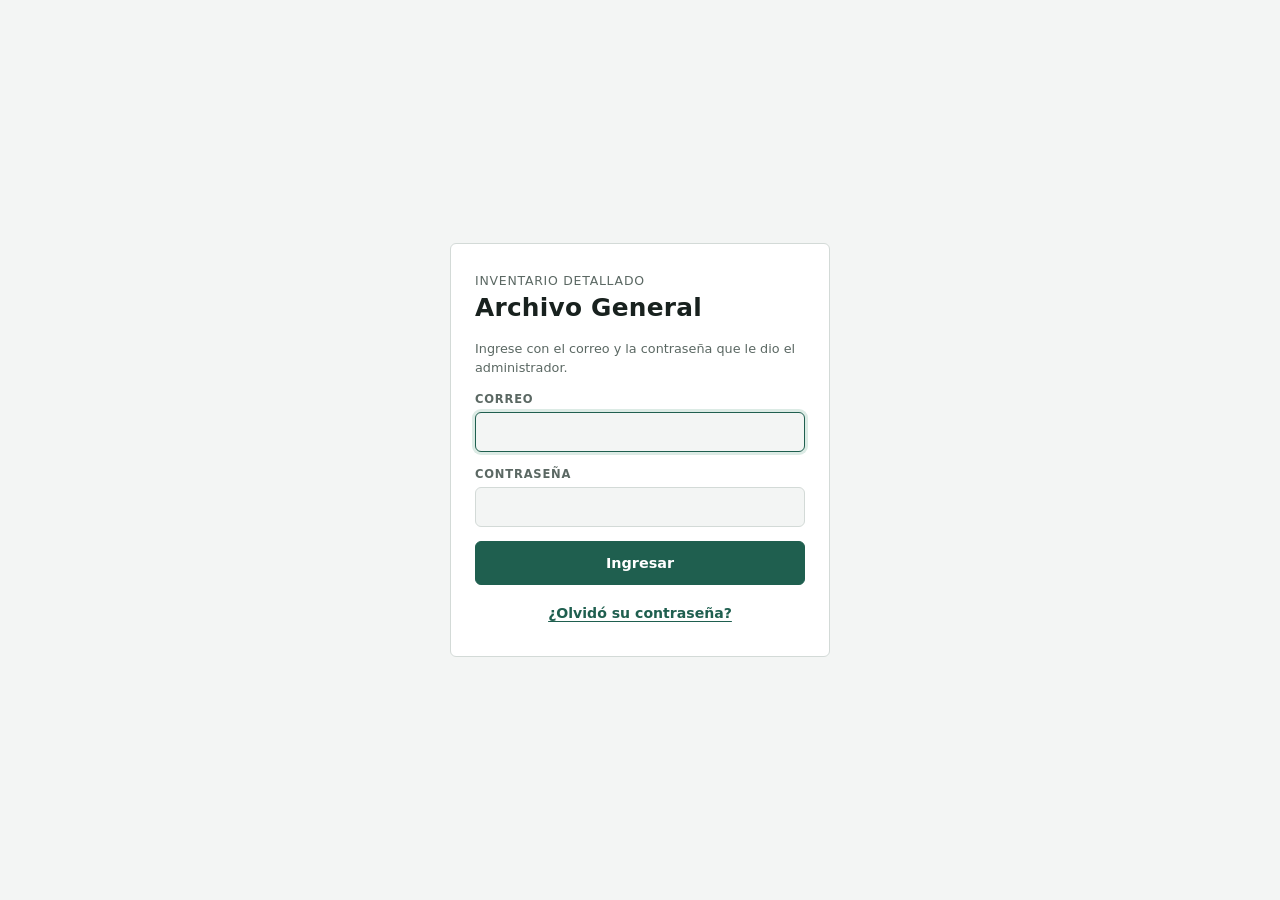
==== docs/index.html @ bd72af42 "Contraseñas sin correo: restablecer la de un compañero desde la app - Botón "Cuenta": cambiar mi con" ====
<!doctype html>
<html lang="es">
<head>
<meta charset="utf-8">
<meta name="viewport" content="width=device-width, initial-scale=1">
<!-- Seguridad: solo se ejecuta código de esta misma página y solo se conecta a Supabase -->
<meta http-equiv="Content-Security-Policy" content="default-src 'self'; script-src 'self'; style-src 'self' https://fonts.googleapis.com; font-src https://fonts.gstatic.com; connect-src 'self' https://*.supabase.co wss://*.supabase.co; img-src 'self' data:; manifest-src 'self'; worker-src 'self'; base-uri 'self'; form-action 'self'">
<meta name="referrer" content="strict-origin-when-cross-origin">
<title>Inventario Archivo General</title>
<meta name="description" content="Buscador del inventario del Archivo General: estante, nivel y bloque de cada archivo.">
<meta name="theme-color" content="#1f5f4f">
<link rel="manifest" href="manifest.webmanifest">
<link rel="icon" href="iconos/icono-192.png" type="image/png">
<link rel="apple-touch-icon" href="iconos/apple-touch-icon.png">
<meta name="apple-mobile-web-app-title" content="Archivo">
<link rel="preconnect" href="https://fonts.googleapis.com">
<link rel="preconnect" href="https://fonts.gstatic.com" crossorigin>
<link rel="stylesheet" href="https://fonts.googleapis.com/css2?family=Archivo:wght@400;500;600;700&family=Archivo+Narrow:wght@500;600;700&family=IBM+Plex+Mono:wght@500;600&display=swap">
<link rel="stylesheet" href="estilos.css">
</head>
<body>

<!-- Pantallas sin sesión: ingresar y crear contraseña propia (después de una temporal) -->
<section class="login" id="loginView" hidden>
  <form class="login-card" id="loginForm" novalidate>
    <h1><small>Inventario detallado</small>Archivo General</h1>
    <p class="hint">Ingrese con el correo y la contraseña que le dio el administrador.</p>
    <div class="field"><label for="lCorreo">Correo</label><input id="lCorreo" type="email" autocomplete="username" required></div>
    <div class="field"><label for="lClave">Contraseña</label><input id="lClave" type="password" autocomplete="current-password" required></div>
    <p class="formerr" id="loginErr" hidden></p>
    <button class="btn primary" type="submit" id="loginBtn">Ingresar</button>
    <button class="linkbtn" type="button" id="olvidoLink" aria-controls="olvidoHint" aria-expanded="false">¿Olvidó su contraseña?</button>
    <p class="hint" id="olvidoHint" hidden>Pídale a un compañero que entre a la app y use <b>Cuenta → Restablecer contraseña de un compañero</b>. Le dará una contraseña temporal; al entrar con ella, la app le pedirá crear una propia.</p>
  </form>

  <form class="login-card" id="nuevaForm" novalidate hidden>
    <h1><small>Inventario detallado</small>Archivo General</h1>
    <h2>Cree su contraseña</h2>
    <p class="hint" id="nuevaHint">Entró con una contraseña temporal. Cree una propia de al menos 8 caracteres para continuar.</p>
    <div class="field"><label for="nClave">Contraseña nueva</label><input id="nClave" type="password" autocomplete="new-password" required></div>
    <div class="field"><label for="nClave2">Repita la contraseña</label><input id="nClave2" type="password" autocomplete="new-password" required></div>
    <p class="formerr" id="nuevaErr" hidden></p>
    <button class="btn primary" type="submit" id="nuevaBtn">Guardar contraseña</button>
    <button class="linkbtn" type="button" id="nuevaSalir">Salir</button>
  </form>
</section>

<div id="appView" hidden>
<header class="top">
  <div class="wrap">
    <div class="titlebar">
      <h1><small>Inventario detallado</small>Archivo General</h1>
      <div class="actions">
        <span class="who" id="who"></span>
        <button class="btn" id="cuentaBtn" type="button">Cuenta</button>
        <button class="btn" id="logoutBtn" type="button">Salir</button>
        <button class="btn primary" id="addBtn" type="button">+ Agregar archivo</button>
      </div>
    </div>
    <div class="filters" role="search">
      <div class="field"><label for="fArea">Categoría (área)</label><select id="fArea"><option value="">Todas</option></select></div>
      <div class="field"><label for="fAnio">Año</label><select id="fAnio"><option value="">Todos</option></select></div>
      <div class="field"><label for="fTipo">Tipo / contenido</label><input id="fTipo" list="dlTipo" placeholder="Ej. caja chica" autocomplete="off"></div>
      <div class="field"><label for="fCont">Contenido específico</label><input id="fCont" placeholder="Ej. marzo, renuncias…" autocomplete="off"></div>
      <button class="btn clear" id="clearBtn" type="button">Limpiar</button>
    </div>
    <div class="shelves" id="shelves"><span class="lbl">Estante</span></div>
  </div>
</header>

<main>
  <div class="wrap">
    <div class="summary">
      <p id="count">Cargando inventario…</p>
      <span class="status" id="status" aria-live="polite"></span>
    </div>
    <div class="list" id="list"></div>
    <div class="more" id="moreWrap" hidden><button class="btn" id="moreBtn" type="button">Mostrar más</button></div>
  </div>
</main>
</div>

<div class="scrim" id="scrim" hidden></div>
<aside class="sheet" id="sheet" hidden aria-labelledby="sheetTitle" role="dialog">
  <header>
    <h2 id="sheetTitle">Agregar archivo</h2>
    <button class="btn small" id="closeSheet" type="button">Cerrar</button>
  </header>
  <form id="addForm" novalidate>
    <p class="hint">Indique dónde quedará guardado y qué contiene.</p>
    <div class="grid3">
      <div class="field"><label for="aEstante">Estante *</label><input id="aEstante" list="dlEstante" inputmode="numeric" required></div>
      <div class="field"><label for="aNivel">Nivel *</label><input id="aNivel" list="dlNivel" placeholder="2 FRONTAL" required></div>
      <div class="field"><label for="aBloque">Bloque *</label><input id="aBloque" list="dlBloque" placeholder="A" required></div>
    </div>
    <div class="field"><label for="aAnio">Año</label><input id="aAnio" list="dlAnio" placeholder="2025, 2020-2022 o General"></div>
    <div class="field"><label for="aTipo">Tipo / contenido *</label><input id="aTipo" list="dlTipo" required></div>
    <div class="field"><label for="aCont">Contenido específico</label><input id="aCont" placeholder="Ej. Enero a abril"></div>
    <div class="field"><label for="aArea">Área *</label><input id="aArea" list="dlArea" required></div>
    <p class="formerr" id="formErr" hidden></p>
    <div class="formfoot">
      <button class="btn" type="button" id="cancelAdd">Cancelar</button>
      <button class="btn primary" type="submit" id="submitBtn">Guardar archivo</button>
    </div>
  </form>
</aside>

<!-- Cuenta: cambiar mi contraseña y restablecer la de un compañero -->
<aside class="sheet" id="cuentaSheet" hidden aria-labelledby="cuentaTitle" role="dialog">
  <header>
    <h2 id="cuentaTitle">Cuenta</h2>
    <button class="btn small" id="closeCuenta" type="button">Cerrar</button>
  </header>
  <div class="sheet-body">
    <form id="miClaveForm" class="bloque-form" novalidate>
      <h3>Cambiar mi contraseña</h3>
      <p class="hint" id="miCorreo"></p>
      <div class="field"><label for="mActual">Contraseña actual</label><input id="mActual" type="password" autocomplete="current-password"></div>
      <div class="field"><label for="mNueva">Contraseña nueva</label><input id="mNueva" type="password" autocomplete="new-password"></div>
      <div class="field"><label for="mNueva2">Repita la contraseña nueva</label><input id="mNueva2" type="password" autocomplete="new-password"></div>
      <p class="formerr" id="miClaveErr" hidden></p>
      <p class="formok" id="miClaveOk" hidden></p>
      <div class="formfoot"><button class="btn primary" type="submit" id="miClaveBtn">Cambiar contraseña</button></div>
    </form>

    <form id="compaForm" class="bloque-form" novalidate>
      <h3>Restablecer contraseña de un compañero</h3>
      <p class="hint">Para quien olvidó su contraseña. Se le asigna una temporal; al entrar con ella tendrá que crear una propia. Sus sesiones abiertas se cierran.</p>
      <div class="field"><label for="rUsuario">Compañero</label><select id="rUsuario"><option value="">Cargando…</option></select></div>
      <div class="field"><label for="rClave">Contraseña temporal</label>
        <div class="fila-clave"><input id="rClave" autocomplete="off" spellcheck="false"><button class="btn" type="button" id="rGenerar">Generar otra</button></div>
      </div>
      <p class="formerr" id="compaErr" hidden></p>
      <div class="confirma" id="compaConfirma" hidden>
        <p id="compaPregunta"></p>
        <div class="formfoot"><button class="btn" type="button" id="compaNo">Cancelar</button><button class="btn danger" type="button" id="compaSi">Sí, restablecer</button></div>
      </div>
      <div class="resultado" id="compaOk" hidden>
        <p id="compaOkTexto"></p>
        <p class="clave-temporal"><code id="compaClave"></code><button class="btn small" type="button" id="compaCopiar">Copiar</button></p>
      </div>
      <div class="formfoot" id="compaPie"><button class="btn primary" type="submit" id="compaBtn">Restablecer contraseña</button></div>
    </form>
  </div>
</aside>

<datalist id="dlTipo"></datalist><datalist id="dlArea"></datalist><datalist id="dlNivel"></datalist>
<datalist id="dlBloque"></datalist><datalist id="dlEstante"></datalist><datalist id="dlAnio"></datalist>
<div class="toast" id="toast" hidden></div>

<script src="lib/supabase.js"></script>
<script src="config.js"></script>
<script src="app.js"></script>
</body>
</html>
---- docs/estilos.css ----
/* Layout: sticky search panel on top, shelf strip below it, results as location-first rows; add form in a slide-over sheet. */
:root {
  --bg: #f3f5f4;
  --surface: #ffffff;
  --sunk: #e7ebe9;
  --fg: #18211e;
  --muted: #5b6863;
  --line: #d3dad7;
  --accent: #1f5f4f;
  --accent-fg: #ffffff;
  --accent-soft: #dcebe5;
  --tag: #f2e7c9;
  --tag-fg: #4a3a10;
  --danger: #a3302a;
  --danger-soft: #f6dedb;
  --font-display: "Archivo Narrow", "Arial Narrow", system-ui, sans-serif;
  --font-body: "Archivo", system-ui, -apple-system, "Segoe UI", sans-serif;
  --font-mono: "IBM Plex Mono", ui-monospace, "SFMono-Regular", Menlo, monospace;
  --radius: 6px;
}
@media (prefers-color-scheme: dark) {
  :root:not([data-theme="light"]) {
    --bg: #111715; --surface: #18201d; --sunk: #202a26; --fg: #e4ebe8; --muted: #93a29c;
    --line: #2d3934; --accent: #6cc2a8; --accent-fg: #0d1a16; --accent-soft: #1e3a31;
    --tag: #3b331d; --tag-fg: #f0dfae; --danger: #f08a80; --danger-soft: #3d2120; color-scheme: dark;
  }
}
:root[data-theme="dark"] {
  --bg: #111715; --surface: #18201d; --sunk: #202a26; --fg: #e4ebe8; --muted: #93a29c;
  --line: #2d3934; --accent: #6cc2a8; --accent-fg: #0d1a16; --accent-soft: #1e3a31;
  --tag: #3b331d; --tag-fg: #f0dfae; --danger: #f08a80; --danger-soft: #3d2120; color-scheme: dark;
}
* { box-sizing: border-box; }
[hidden] { display: none !important; }
body { margin: 0; background: var(--bg); color: var(--fg); font-family: var(--font-body); font-size: 15px; line-height: 1.45; }
body::before { content: ""; position: fixed; inset: 0 0 auto; height: env(safe-area-inset-top, 0px); z-index: 10; background: var(--surface); }
.wrap { max-width: 1100px; margin: 0 auto; padding-left: max(16px, env(safe-area-inset-left, 0px)); padding-right: max(16px, env(safe-area-inset-right, 0px)); }
button, input, select { font: inherit; color: inherit; }
button { cursor: pointer; }
:focus-visible { outline: 2px solid var(--accent); outline-offset: 2px; }

header.top { background: var(--surface); border-bottom: 1px solid var(--line); position: sticky; top: env(safe-area-inset-top, 0px); z-index: 5; }
.top .wrap { padding-block: 14px 16px; display: grid; gap: 12px; }
.titlebar { display: flex; align-items: center; justify-content: space-between; gap: 12px; flex-wrap: wrap; }
h1 { font-family: var(--font-display); font-size: 1.55rem; font-weight: 700; letter-spacing: .01em; margin: 0; text-wrap: balance; }
h1 small { display: block; font-family: var(--font-body); font-size: .78rem; font-weight: 500; color: var(--muted); letter-spacing: .06em; text-transform: uppercase; }
.actions { display: flex; gap: 8px; flex-wrap: wrap; }
.btn { border: 1px solid var(--line); background: var(--surface); padding: 8px 14px; border-radius: var(--radius); font-weight: 600; font-size: .9rem; }
.btn:hover { background: var(--sunk); }
.btn.primary { background: var(--accent); color: var(--accent-fg); border-color: var(--accent); }
.btn.primary:hover { filter: brightness(1.08); }
.btn.danger { background: var(--danger); color: var(--surface); border-color: var(--danger); }
.btn.small { padding: 4px 10px; font-size: .82rem; }

.filters { display: grid; grid-template-columns: repeat(4, minmax(0, 1fr)) auto; gap: 10px; align-items: end; }
.field { display: grid; gap: 4px; min-width: 0; }
.field label { font-size: .72rem; font-weight: 600; letter-spacing: .07em; text-transform: uppercase; color: var(--muted); }
.field input, .field select { width: 100%; height: 40px; padding: 0 10px; border: 1px solid var(--line); border-radius: var(--radius); background: var(--bg); min-width: 0; }
.field input:focus, .field select:focus { border-color: var(--accent); outline: none; box-shadow: 0 0 0 3px var(--accent-soft); }

.shelves { display: flex; gap: 6px; flex-wrap: wrap; align-items: center; }
.shelves .lbl { font-size: .72rem; font-weight: 600; letter-spacing: .07em; text-transform: uppercase; color: var(--muted); margin-right: 4px; }
.shelf { border: 1px solid var(--line); background: var(--bg); border-radius: 999px; padding: 3px 11px; font-size: .84rem; font-variant-numeric: tabular-nums; }
.shelf b { font-family: var(--font-mono); font-weight: 600; }
.shelf span { color: var(--muted); margin-left: 4px; }
.shelf[aria-pressed="true"] { background: var(--accent); color: var(--accent-fg); border-color: var(--accent); }
.shelf[aria-pressed="true"] span { color: inherit; opacity: .8; }

main .wrap { padding-block: 16px 48px; }
.summary { display: flex; justify-content: space-between; align-items: baseline; gap: 12px; flex-wrap: wrap; margin-bottom: 10px; }
.summary p { margin: 0; color: var(--muted); }
.summary strong { color: var(--fg); font-variant-numeric: tabular-nums; }
.status { font-size: .84rem; color: var(--muted); }
.status.err { color: var(--danger); }

.list { display: grid; gap: 8px; }
.item { display: grid; grid-template-columns: 17rem minmax(0, 1fr) auto; gap: 16px; align-items: center; background: var(--surface); border: 1px solid var(--line); border-radius: var(--radius); padding: 12px 14px; }
/* Estante y Bloque angostos; Nivel ("1 FRONTAL", "5 TRASERO") toma el resto y, si no cabe, baja de línea en vez de cortarse */
.loc { display: grid; grid-template-columns: 4rem minmax(0, 1fr) 4rem; gap: 6px; }
.loc div { background: var(--tag); color: var(--tag-fg); border-radius: 4px; padding: 4px 8px; text-align: center; min-width: 0; }
.loc small { display: block; font-size: .62rem; font-weight: 600; letter-spacing: .08em; text-transform: uppercase; opacity: .75; }
.loc b { display: block; font-family: var(--font-mono); font-weight: 600; font-size: .95rem; overflow-wrap: anywhere; }
.desc { min-width: 0; }
.desc .tipo { font-weight: 700; font-family: var(--font-display); font-size: 1.05rem; letter-spacing: .01em; overflow-wrap: anywhere; }
.desc .meta { display: flex; gap: 6px 14px; flex-wrap: wrap; color: var(--muted); font-size: .86rem; margin-top: 2px; }
.desc .meta .yr { font-family: var(--font-mono); color: var(--fg); }
.desc .meta .ct { color: var(--fg); }
mark { background: var(--accent-soft); color: inherit; border-radius: 2px; padding: 0 1px; }
.rowact { display: flex; gap: 6px; align-items: center; flex-wrap: wrap; justify-content: flex-end; }
.rowact .q { font-size: .84rem; color: var(--danger); font-weight: 600; }
.item.confirm { border-color: var(--danger); background: var(--danger-soft); }
.item.fresh { border-color: var(--accent); box-shadow: 0 0 0 3px var(--accent-soft); }
.empty { text-align: center; padding: 48px 16px; color: var(--muted); background: var(--surface); border: 1px dashed var(--line); border-radius: var(--radius); }
.more { display: flex; justify-content: center; margin-top: 14px; }

/* Add sheet */
.scrim { position: fixed; inset: 0; background: rgb(0 0 0 / .35); z-index: 20; }
.sheet { position: fixed; top: 0; right: 0; bottom: 0; width: min(440px, 100%); background: var(--surface); z-index: 21; border-left: 1px solid var(--line); display: flex; flex-direction: column; padding-top: env(safe-area-inset-top, 0px); padding-bottom: env(safe-area-inset-bottom, 0px); padding-right: env(safe-area-inset-right, 0px); }
.sheet header { display: flex; justify-content: space-between; align-items: center; padding: 16px 18px; border-bottom: 1px solid var(--line); }
.sheet h2 { font-family: var(--font-display); font-size: 1.3rem; margin: 0; }
.sheet > form { padding: 16px 18px; display: grid; gap: 12px; overflow-y: auto; flex: 1; align-content: start; }
.grid3 { display: grid; grid-template-columns: repeat(3, minmax(0, 1fr)); gap: 10px; }
.formfoot { display: flex; gap: 8px; justify-content: flex-end; padding-top: 6px; }
.hint { font-size: .8rem; color: var(--muted); margin: 0; }
.formerr { color: var(--danger); font-size: .86rem; margin: 0; }

.toast { position: fixed; left: 50%; transform: translateX(-50%); bottom: calc(18px + env(safe-area-inset-bottom, 0px)); background: var(--fg); color: var(--bg); padding: 10px 16px; border-radius: var(--radius); font-weight: 500; z-index: 30; max-width: calc(100% - 32px); }

@media (max-width: 860px) {
  .filters { grid-template-columns: repeat(2, minmax(0, 1fr)); }
  .filters .clear { grid-column: 1 / -1; }
  .item { grid-template-columns: minmax(0, 1fr) auto; }
  .loc { grid-column: 1 / -1; grid-template-columns: 4rem minmax(0, 11rem) 4rem; }
}
@media (max-width: 480px) {
  header.top { position: static; }
  .item { grid-template-columns: minmax(0, 1fr); }
  .rowact { justify-content: flex-start; }
}
@media (prefers-reduced-motion: no-preference) {
  .item { transition: border-color .15s, box-shadow .15s; }
}

/* Inicio de sesión */
.login { min-height: 100vh; display: grid; place-items: center; padding-block: 24px; padding-left: max(16px, env(safe-area-inset-left, 0px)); padding-right: max(16px, env(safe-area-inset-right, 0px)); }
.login-card { width: min(380px, 100%); background: var(--surface); border: 1px solid var(--line); border-radius: var(--radius); padding: 28px 24px; display: grid; gap: 14px; }
.login-card .hint { margin: 0; }
.login-card .btn { padding-block: 11px; }
.login-card h2 { font-family: var(--font-display); font-size: 1.3rem; margin: 0; }
.login-card .hint b { color: var(--fg); }
.linkbtn { background: none; border: 0; padding: 4px 0; color: var(--accent); font-weight: 600; font-size: .88rem; justify-self: center; text-decoration: underline; text-underline-offset: 3px; }
.formok { color: var(--accent); font-size: .9rem; margin: 0; }

/* Cuenta */
.sheet-body { padding: 16px 18px; display: grid; gap: 22px; overflow-y: auto; flex: 1; align-content: start; }
.bloque-form { display: grid; gap: 12px; }
.bloque-form + .bloque-form { border-top: 1px solid var(--line); padding-top: 20px; }
.bloque-form h3 { font-family: var(--font-display); font-size: 1.08rem; margin: 0; }
.bloque-form .hint { margin: 0; }
.fila-clave { display: flex; gap: 8px; }
.fila-clave input { flex: 1; min-width: 0; font-family: var(--font-mono); }
.confirma, .resultado { border-radius: var(--radius); padding: 12px; display: grid; gap: 10px; }
.confirma { background: var(--danger-soft); }
.confirma p, .resultado p { margin: 0; }
.resultado { background: var(--accent-soft); }
.clave-temporal { display: flex; align-items: center; gap: 10px; flex-wrap: wrap; }
.clave-temporal code { font-family: var(--font-mono); font-size: 1.15rem; font-weight: 600; background: var(--surface); padding: 4px 10px; border-radius: 4px; user-select: all; overflow-wrap: anywhere; }
.who { align-self: center; font-size: .82rem; color: var(--muted); max-width: 26ch; overflow: hidden; text-overflow: ellipsis; white-space: nowrap; }
@media (max-width: 480px) { .who { flex-basis: 100%; } }
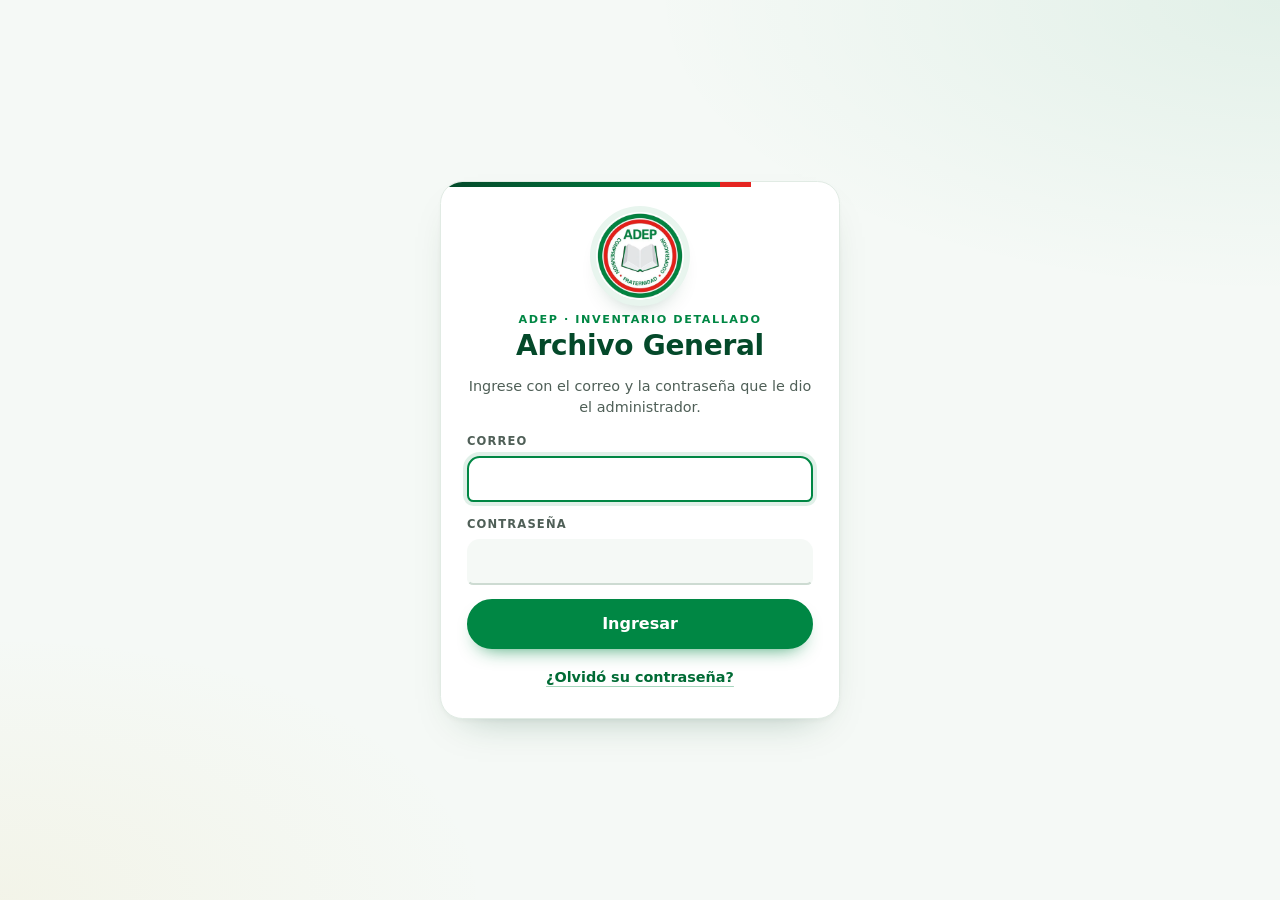
==== commit f4b0a5ac: "Diseño con la identidad de ADEP (igual que los demás proyectos) - Paleta institucional verde, blanco" ====
--- a/docs/index.html
+++ b/docs/index.html
@@ -8,33 +8,47 @@
 <meta name="referrer" content="strict-origin-when-cross-origin">
 <title>Inventario Archivo General</title>
 <meta name="description" content="Buscador del inventario del Archivo General: estante, nivel y bloque de cada archivo.">
-<meta name="theme-color" content="#1f5f4f">
+<meta name="theme-color" content="#006b35">
 <link rel="manifest" href="manifest.webmanifest">
 <link rel="icon" href="iconos/icono-192.png" type="image/png">
 <link rel="apple-touch-icon" href="iconos/apple-touch-icon.png">
 <meta name="apple-mobile-web-app-title" content="Archivo">
 <link rel="preconnect" href="https://fonts.googleapis.com">
 <link rel="preconnect" href="https://fonts.gstatic.com" crossorigin>
-<link rel="stylesheet" href="https://fonts.googleapis.com/css2?family=Archivo:wght@400;500;600;700&family=Archivo+Narrow:wght@500;600;700&family=IBM+Plex+Mono:wght@500;600&display=swap">
+<link rel="stylesheet" href="https://fonts.googleapis.com/css2?family=Outfit:wght@500;600;700;800&family=Inter:wght@400;500;600;700&display=swap">
 <link rel="stylesheet" href="estilos.css">
 </head>
 <body>
 
-<!-- Pantallas sin sesión: ingresar y crear contraseña propia (después de una temporal) -->
+<!-- Pantallas sin sesión: ingresar, olvidé mi contraseña y crear contraseña nueva -->
 <section class="login" id="loginView" hidden>
   <form class="login-card" id="loginForm" novalidate>
-    <h1><small>Inventario detallado</small>Archivo General</h1>
+    <img class="login-logo" src="iconos/logo-adep.png" alt="Logo de ADEP" width="88" height="88">
+    <h1><small>ADEP · Inventario detallado</small>Archivo General</h1>
     <p class="hint">Ingrese con el correo y la contraseña que le dio el administrador.</p>
     <div class="field"><label for="lCorreo">Correo</label><input id="lCorreo" type="email" autocomplete="username" required></div>
     <div class="field"><label for="lClave">Contraseña</label><input id="lClave" type="password" autocomplete="current-password" required></div>
     <p class="formerr" id="loginErr" hidden></p>
     <button class="btn primary" type="submit" id="loginBtn">Ingresar</button>
-    <button class="linkbtn" type="button" id="olvidoLink" aria-controls="olvidoHint" aria-expanded="false">¿Olvidó su contraseña?</button>
-    <p class="hint" id="olvidoHint" hidden>Pídale a un compañero que entre a la app y use <b>Cuenta → Restablecer contraseña de un compañero</b>. Le dará una contraseña temporal; al entrar con ella, la app le pedirá crear una propia.</p>
+    <button class="linkbtn" type="button" id="olvidoLink">¿Olvidó su contraseña?</button>
+  </form>
+
+  <form class="login-card" id="olvidoForm" novalidate hidden>
+    <img class="login-logo" src="iconos/logo-adep.png" alt="Logo de ADEP" width="88" height="88">
+    <h1><small>ADEP · Inventario detallado</small>Archivo General</h1>
+    <h2>Restablecer contraseña</h2>
+    <p class="hint">Escriba su correo. Le enviaremos un enlace para crear una contraseña nueva.</p>
+    <div class="field"><label for="oCorreo">Correo</label><input id="oCorreo" type="email" autocomplete="username" required></div>
+    <p class="formerr" id="olvidoErr" hidden></p>
+    <p class="formok" id="olvidoOk" hidden></p>
+    <button class="btn primary" type="submit" id="olvidoBtn">Enviar enlace</button>
+    <button class="linkbtn" type="button" id="volverLink">Volver a ingresar</button>
+    <p class="hint">¿No le llega el correo? Pídale a un compañero que entre a la app y use <b>Cuenta → Restablecer contraseña de un compañero</b>.</p>
   </form>
 
   <form class="login-card" id="nuevaForm" novalidate hidden>
-    <h1><small>Inventario detallado</small>Archivo General</h1>
+    <img class="login-logo" src="iconos/logo-adep.png" alt="Logo de ADEP" width="88" height="88">
+    <h1><small>ADEP · Inventario detallado</small>Archivo General</h1>
     <h2>Cree su contraseña</h2>
     <p class="hint" id="nuevaHint">Entró con una contraseña temporal. Cree una propia de al menos 8 caracteres para continuar.</p>
     <div class="field"><label for="nClave">Contraseña nueva</label><input id="nClave" type="password" autocomplete="new-password" required></div>
@@ -49,9 +63,13 @@
 <header class="top">
   <div class="wrap">
     <div class="titlebar">
-      <h1><small>Inventario detallado</small>Archivo General</h1>
+      <div class="marca">
+        <img class="logo" src="iconos/logo-adep.png" alt="Logo de ADEP" width="48" height="48">
+        <h1><small>ADEP · Inventario detallado</small>Archivo General</h1>
+      </div>
       <div class="actions">
         <span class="who" id="who"></span>
+        <button class="btn" id="histBtn" type="button">Historial</button>
         <button class="btn" id="cuentaBtn" type="button">Cuenta</button>
         <button class="btn" id="logoutBtn" type="button">Salir</button>
         <button class="btn primary" id="addBtn" type="button">+ Agregar archivo</button>
@@ -78,6 +96,11 @@
     <div class="more" id="moreWrap" hidden><button class="btn" id="moreBtn" type="button">Mostrar más</button></div>
   </div>
 </main>
+
+<footer class="app-footer">
+  <p class="lema">Comprensión · Fraternidad · Cooperación</p>
+  <p>Asociación de Educadores Pensionados · Archivo General</p>
+</footer>
 </div>
 
 <div class="scrim" id="scrim" hidden></div>
@@ -103,6 +126,24 @@
       <button class="btn primary" type="submit" id="submitBtn">Guardar archivo</button>
     </div>
   </form>
+</aside>
+
+<!-- Historial: quién hizo qué y cuándo (solo lectura) -->
+<aside class="sheet sheet-ancho" id="histSheet" hidden aria-labelledby="histTitle" role="dialog">
+  <header>
+    <h2 id="histTitle">Historial</h2>
+    <button class="btn small" id="closeHist" type="button">Cerrar</button>
+  </header>
+  <div class="sheet-body">
+    <div class="hist-filtros" id="histFiltros" role="group" aria-label="Mostrar">
+      <button class="shelf" type="button" data-f="todo" aria-pressed="true">Todo</button>
+      <button class="shelf" type="button" data-f="archivos" aria-pressed="false">Archivos</button>
+      <button class="shelf" type="button" data-f="claves" aria-pressed="false">Contraseñas</button>
+    </div>
+    <p class="hint" id="histEstado">Cargando…</p>
+    <ol class="hist-lista" id="histLista"></ol>
+    <div class="more" id="histMasWrap" hidden><button class="btn" id="histMas" type="button">Ver más</button></div>
+  </div>
 </aside>
 
 <!-- Cuenta: cambiar mi contraseña y restablecer la de un compañero -->
--- a/docs/estilos.css
+++ b/docs/estilos.css
@@ -1,149 +1,361 @@
-/* Layout: sticky search panel on top, shelf strip below it, results as location-first rows; add form in a slide-over sheet. */
+/* ==========================================================================
+   Inventario del Archivo General · ADEP
+   Paleta institucional (verde, blanco y rojo) en diseño claro,
+   igual que los demás proyectos de ADEP (encuesta, etc.).
+   ========================================================================== */
 :root {
-  --bg: #f3f5f4;
+  --g: #008744;          /* verde ADEP */
+  --g-dark: #006b35;
+  --g-deep: #04492a;
+  --g-soft: #e8f5ee;
+  --g-mist: #f5f9f6;
+  --g-mint: #8ff0bd;
+  --r: #e52521;          /* rojo ADEP */
+  --r-soft: #fcebea;
+  --gold: #b8860b;
+  --gold-soft: #fbf4dd;
+  --ink: #17241e;
+  --ink-soft: #4f5f57;
+  --line: #e1ebe4;
+  --line-strong: #cddbd2;
   --surface: #ffffff;
-  --sunk: #e7ebe9;
-  --fg: #18211e;
-  --muted: #5b6863;
-  --line: #d3dad7;
-  --accent: #1f5f4f;
-  --accent-fg: #ffffff;
-  --accent-soft: #dcebe5;
-  --tag: #f2e7c9;
-  --tag-fg: #4a3a10;
-  --danger: #a3302a;
-  --danger-soft: #f6dedb;
-  --font-display: "Archivo Narrow", "Arial Narrow", system-ui, sans-serif;
-  --font-body: "Archivo", system-ui, -apple-system, "Segoe UI", sans-serif;
-  --font-mono: "IBM Plex Mono", ui-monospace, "SFMono-Regular", Menlo, monospace;
-  --radius: 6px;
-}
-@media (prefers-color-scheme: dark) {
-  :root:not([data-theme="light"]) {
-    --bg: #111715; --surface: #18201d; --sunk: #202a26; --fg: #e4ebe8; --muted: #93a29c;
-    --line: #2d3934; --accent: #6cc2a8; --accent-fg: #0d1a16; --accent-soft: #1e3a31;
-    --tag: #3b331d; --tag-fg: #f0dfae; --danger: #f08a80; --danger-soft: #3d2120; color-scheme: dark;
-  }
-}
-:root[data-theme="dark"] {
-  --bg: #111715; --surface: #18201d; --sunk: #202a26; --fg: #e4ebe8; --muted: #93a29c;
-  --line: #2d3934; --accent: #6cc2a8; --accent-fg: #0d1a16; --accent-soft: #1e3a31;
-  --tag: #3b331d; --tag-fg: #f0dfae; --danger: #f08a80; --danger-soft: #3d2120; color-scheme: dark;
-}
+  --head: var(--g-deep);
+  --radius: 1.1rem;
+  --shadow-sm: 0 1px 2px rgba(4, 73, 42, .05), 0 4px 12px -6px rgba(4, 73, 42, .12);
+  --shadow: 0 2px 4px rgba(4, 73, 42, .04), 0 18px 40px -24px rgba(4, 73, 42, .35);
+  --font-display: 'Outfit', system-ui, -apple-system, 'Segoe UI', sans-serif;
+  --font-body: 'Inter', system-ui, -apple-system, 'Segoe UI', sans-serif;
+  color-scheme: light;
+}
+
 * { box-sizing: border-box; }
 [hidden] { display: none !important; }
-body { margin: 0; background: var(--bg); color: var(--fg); font-family: var(--font-body); font-size: 15px; line-height: 1.45; }
-body::before { content: ""; position: fixed; inset: 0 0 auto; height: env(safe-area-inset-top, 0px); z-index: 10; background: var(--surface); }
-.wrap { max-width: 1100px; margin: 0 auto; padding-left: max(16px, env(safe-area-inset-left, 0px)); padding-right: max(16px, env(safe-area-inset-right, 0px)); }
+
+body {
+  margin: 0;
+  min-height: 100vh;
+  font-family: var(--font-body);
+  font-size: 15px;
+  line-height: 1.5;
+  color: var(--ink);
+  -webkit-font-smoothing: antialiased;
+  background:
+    radial-gradient(900px 420px at 100% 0%, rgba(0, 135, 68, .08), transparent 70%),
+    radial-gradient(700px 380px at 0% 100%, rgba(212, 175, 55, .07), transparent 70%),
+    var(--g-mist);
+  background-attachment: fixed;
+}
+h1, h2, h3 { font-family: var(--font-display); }
 button, input, select { font: inherit; color: inherit; }
 button { cursor: pointer; }
-:focus-visible { outline: 2px solid var(--accent); outline-offset: 2px; }
-
-header.top { background: var(--surface); border-bottom: 1px solid var(--line); position: sticky; top: env(safe-area-inset-top, 0px); z-index: 5; }
-.top .wrap { padding-block: 14px 16px; display: grid; gap: 12px; }
+:focus-visible { outline: 3px solid var(--r); outline-offset: 2px; }
+
+.wrap { max-width: 1160px; margin: 0 auto; padding-left: max(16px, env(safe-area-inset-left, 0px)); padding-right: max(16px, env(safe-area-inset-right, 0px)); }
+
+/* ---------- Botones ---------- */
+.btn {
+  display: inline-flex; align-items: center; justify-content: center; gap: .5rem;
+  min-height: 42px; padding: 0 1.15rem;
+  font-weight: 700; font-size: .92rem;
+  background: transparent; color: var(--g-dark);
+  border: 2px solid var(--line-strong); border-radius: 999px;
+  transition: background .2s, border-color .2s, transform .15s, box-shadow .2s;
+}
+.btn:hover { background: var(--surface); border-color: var(--g); }
+.btn:active { transform: translateY(1px); }
+.btn.primary { background: var(--g); color: #fff; border-color: var(--g); box-shadow: 0 10px 20px -12px rgba(0, 135, 68, .9); }
+.btn.primary:hover { background: var(--g-dark); border-color: var(--g-dark); }
+.btn.danger { background: var(--r); color: #fff; border-color: var(--r); box-shadow: 0 10px 20px -12px rgba(229, 37, 33, .8); }
+.btn.danger:hover { background: #c41e1a; border-color: #c41e1a; }
+.btn.small { min-height: 34px; padding: 0 .9rem; font-size: .82rem; }
+.btn:disabled { opacity: .6; cursor: wait; }
+
+.linkbtn {
+  justify-self: center; padding: 4px 0; border: 0; background: none;
+  color: var(--g-dark); font-weight: 700; font-size: .9rem;
+  text-decoration: underline; text-decoration-color: rgba(0, 135, 68, .35); text-underline-offset: 4px;
+}
+.linkbtn:hover { color: var(--g); text-decoration-color: var(--g); }
+
+/* ---------- Campos ---------- */
+.field { display: grid; gap: .35rem; min-width: 0; }
+.field label {
+  font-size: .72rem; font-weight: 700; letter-spacing: .1em; text-transform: uppercase; color: var(--ink-soft);
+}
+.field input, .field select {
+  width: 100%; min-width: 0; height: 46px; padding: 0 .95rem;
+  background: var(--g-mist); color: var(--ink);
+  border: 2px solid transparent; border-bottom-color: var(--line-strong);
+  border-radius: .8rem .8rem .4rem .4rem;
+  transition: border-color .2s, background .2s, box-shadow .2s;
+}
+.field input::placeholder { color: #8a9a92; }
+.field input:focus, .field select:focus {
+  outline: none; background: var(--surface); border-color: var(--g);
+  box-shadow: 0 0 0 4px rgba(0, 135, 68, .12);
+}
+.field select { cursor: pointer; font-weight: 600; }
+
+.hint { margin: 0; color: var(--ink-soft); font-size: .9rem; }
+.hint b { color: var(--head); }
+.formerr { margin: 0; padding: .6rem .8rem; border-radius: .7rem; background: var(--r-soft); color: #b91c1c; font-weight: 600; font-size: .88rem; }
+.formok { margin: 0; padding: .6rem .8rem; border-radius: .7rem; background: var(--g-soft); color: var(--g-dark); font-weight: 600; font-size: .88rem; }
+
+/* ---------- Inicio de sesión ---------- */
+.login {
+  min-height: 100vh; display: grid; place-items: center;
+  padding-block: 32px;
+  padding-left: max(16px, env(safe-area-inset-left, 0px)); padding-right: max(16px, env(safe-area-inset-right, 0px));
+}
+.login-card {
+  position: relative; overflow: hidden;
+  width: min(400px, 100%);
+  display: grid; gap: 14px;
+  padding: 30px 26px 26px;
+  background: var(--surface);
+  border: 1px solid var(--line); border-radius: 1.4rem;
+  box-shadow: var(--shadow);
+  animation: sube .5s ease-out both;
+}
+.login-card::before {
+  /* Franja con los colores de ADEP */
+  content: ""; position: absolute; left: 0; right: 0; top: 0; height: 5px;
+  background: linear-gradient(90deg, var(--g-deep), var(--g) 70%, var(--r) 70% 78%, transparent 78%);
+}
+.login-logo {
+  justify-self: center; width: 88px; height: 88px; border-radius: 50%;
+  box-shadow: 0 0 0 6px var(--g-soft), 0 14px 26px -14px rgba(4, 73, 42, .45);
+}
+.login-card h1 { margin: 0; text-align: center; font-size: 1.75rem; font-weight: 800; line-height: 1.1; color: var(--head); letter-spacing: -.01em; }
+.login-card h1 small, .marca h1 small {
+  display: block; margin-bottom: .3rem;
+  font-family: var(--font-body); font-size: .7rem; font-weight: 700; letter-spacing: .14em; text-transform: uppercase; color: var(--g);
+}
+.login-card h2 { margin: 0; text-align: center; font-size: 1.15rem; font-weight: 700; color: var(--ink); }
+.login-card > .hint { text-align: center; }
+.login-card .btn.primary { min-height: 50px; font-size: 1rem; }
+
+/* ---------- Encabezado ---------- */
+header.top {
+  position: sticky; top: env(safe-area-inset-top, 0px); z-index: 5;
+  background: rgba(255, 255, 255, .94);
+  backdrop-filter: blur(10px);
+  border-bottom: 1px solid var(--line);
+}
+header.top::after {
+  content: ""; position: absolute; left: 0; right: 0; bottom: -1px; height: 3px;
+  background: linear-gradient(90deg, var(--g-deep), var(--g) 70%, var(--r) 70% 76%, transparent 76%);
+}
+body::before { content: ""; position: fixed; inset: 0 0 auto; height: env(safe-area-inset-top, 0px); z-index: 10; background: var(--surface); }
+.top .wrap { padding-block: 12px 16px; display: grid; gap: 12px; }
 .titlebar { display: flex; align-items: center; justify-content: space-between; gap: 12px; flex-wrap: wrap; }
-h1 { font-family: var(--font-display); font-size: 1.55rem; font-weight: 700; letter-spacing: .01em; margin: 0; text-wrap: balance; }
-h1 small { display: block; font-family: var(--font-body); font-size: .78rem; font-weight: 500; color: var(--muted); letter-spacing: .06em; text-transform: uppercase; }
-.actions { display: flex; gap: 8px; flex-wrap: wrap; }
-.btn { border: 1px solid var(--line); background: var(--surface); padding: 8px 14px; border-radius: var(--radius); font-weight: 600; font-size: .9rem; }
-.btn:hover { background: var(--sunk); }
-.btn.primary { background: var(--accent); color: var(--accent-fg); border-color: var(--accent); }
-.btn.primary:hover { filter: brightness(1.08); }
-.btn.danger { background: var(--danger); color: var(--surface); border-color: var(--danger); }
-.btn.small { padding: 4px 10px; font-size: .82rem; }
+.marca { display: flex; align-items: center; gap: .8rem; min-width: 0; }
+.logo { width: 48px; height: 48px; border-radius: 50%; box-shadow: 0 0 0 1px var(--line); flex-shrink: 0; }
+.marca h1 { margin: 0; font-size: 1.45rem; font-weight: 800; line-height: 1; color: var(--head); letter-spacing: .01em; }
+.marca h1 small { margin-bottom: .25rem; font-size: .66rem; }
+.actions { display: flex; gap: 8px; flex-wrap: wrap; align-items: center; }
+.who {
+  max-width: 26ch; overflow: hidden; text-overflow: ellipsis; white-space: nowrap;
+  padding: .3rem .8rem; border-radius: 999px; background: var(--g-soft);
+  font-size: .8rem; font-weight: 600; color: var(--g-dark);
+}
 
 .filters { display: grid; grid-template-columns: repeat(4, minmax(0, 1fr)) auto; gap: 10px; align-items: end; }
-.field { display: grid; gap: 4px; min-width: 0; }
-.field label { font-size: .72rem; font-weight: 600; letter-spacing: .07em; text-transform: uppercase; color: var(--muted); }
-.field input, .field select { width: 100%; height: 40px; padding: 0 10px; border: 1px solid var(--line); border-radius: var(--radius); background: var(--bg); min-width: 0; }
-.field input:focus, .field select:focus { border-color: var(--accent); outline: none; box-shadow: 0 0 0 3px var(--accent-soft); }
-
+
+/* Estantes */
 .shelves { display: flex; gap: 6px; flex-wrap: wrap; align-items: center; }
-.shelves .lbl { font-size: .72rem; font-weight: 600; letter-spacing: .07em; text-transform: uppercase; color: var(--muted); margin-right: 4px; }
-.shelf { border: 1px solid var(--line); background: var(--bg); border-radius: 999px; padding: 3px 11px; font-size: .84rem; font-variant-numeric: tabular-nums; }
-.shelf b { font-family: var(--font-mono); font-weight: 600; }
-.shelf span { color: var(--muted); margin-left: 4px; }
-.shelf[aria-pressed="true"] { background: var(--accent); color: var(--accent-fg); border-color: var(--accent); }
-.shelf[aria-pressed="true"] span { color: inherit; opacity: .8; }
-
-main .wrap { padding-block: 16px 48px; }
-.summary { display: flex; justify-content: space-between; align-items: baseline; gap: 12px; flex-wrap: wrap; margin-bottom: 10px; }
-.summary p { margin: 0; color: var(--muted); }
-.summary strong { color: var(--fg); font-variant-numeric: tabular-nums; }
-.status { font-size: .84rem; color: var(--muted); }
-.status.err { color: var(--danger); }
-
-.list { display: grid; gap: 8px; }
-.item { display: grid; grid-template-columns: 17rem minmax(0, 1fr) auto; gap: 16px; align-items: center; background: var(--surface); border: 1px solid var(--line); border-radius: var(--radius); padding: 12px 14px; }
-/* Estante y Bloque angostos; Nivel ("1 FRONTAL", "5 TRASERO") toma el resto y, si no cabe, baja de línea en vez de cortarse */
-.loc { display: grid; grid-template-columns: 4rem minmax(0, 1fr) 4rem; gap: 6px; }
-.loc div { background: var(--tag); color: var(--tag-fg); border-radius: 4px; padding: 4px 8px; text-align: center; min-width: 0; }
-.loc small { display: block; font-size: .62rem; font-weight: 600; letter-spacing: .08em; text-transform: uppercase; opacity: .75; }
-.loc b { display: block; font-family: var(--font-mono); font-weight: 600; font-size: .95rem; overflow-wrap: anywhere; }
+.shelves .lbl { margin-right: 4px; font-size: .72rem; font-weight: 700; letter-spacing: .1em; text-transform: uppercase; color: var(--ink-soft); }
+.shelf {
+  display: inline-flex; align-items: center; gap: .35rem;
+  padding: .3rem .85rem; border-radius: 999px;
+  background: var(--surface); border: 1px solid var(--line-strong);
+  font-size: .85rem; font-weight: 600; color: var(--ink); font-variant-numeric: tabular-nums;
+  transition: background .15s, border-color .15s, color .15s;
+}
+.shelf:hover { border-color: var(--g); background: var(--g-soft); }
+.shelf b { font-family: var(--font-display); font-weight: 800; color: var(--head); }
+.shelf span { color: var(--ink-soft); font-size: .8rem; }
+.shelf[aria-pressed="true"] { background: var(--g-deep); border-color: var(--g-deep); color: #fff; box-shadow: 0 8px 16px -10px rgba(4, 73, 42, .8); }
+.shelf[aria-pressed="true"] b, .shelf[aria-pressed="true"] span { color: inherit; }
+.shelf[aria-pressed="true"] span { opacity: .8; }
+
+/* ---------- Resultados ---------- */
+main .wrap { padding-block: 20px 48px; }
+.summary { display: flex; justify-content: space-between; align-items: baseline; gap: 12px; flex-wrap: wrap; margin-bottom: 12px; }
+.summary p { margin: 0; color: var(--ink-soft); }
+.summary strong { font-family: var(--font-display); font-size: 1.25rem; font-weight: 800; color: var(--g); font-variant-numeric: tabular-nums; }
+.status { font-size: .85rem; font-weight: 600; color: var(--g-dark); }
+.status.err { color: #b91c1c; }
+
+.list { display: grid; gap: 10px; }
+.item {
+  position: relative; overflow: hidden;
+  display: grid; grid-template-columns: 17.5rem minmax(0, 1fr) auto; gap: 18px; align-items: center;
+  padding: 14px 16px 14px 20px;
+  background: var(--surface);
+  border: 1px solid var(--line); border-radius: var(--radius);
+  box-shadow: var(--shadow-sm);
+  transition: border-color .2s, box-shadow .2s, transform .2s;
+}
+.item::before {
+  /* Barra verde a la izquierda */
+  content: ""; position: absolute; left: 0; top: 0; bottom: 0; width: 5px;
+  background: linear-gradient(180deg, var(--g), #2bb673);
+  opacity: .55; transition: opacity .2s;
+}
+.item:hover { border-color: rgba(0, 135, 68, .35); box-shadow: var(--shadow); }
+.item:hover::before { opacity: 1; }
+.item.confirm { border-color: var(--r); background: linear-gradient(120deg, var(--surface), var(--r-soft)); }
+.item.confirm::before { background: var(--r); opacity: 1; }
+.item.fresh { border-color: var(--g); box-shadow: 0 0 0 4px rgba(0, 135, 68, .14), var(--shadow); }
+.item.fresh::before { opacity: 1; }
+
+/* Ubicación: Estante (verde) · Nivel · Bloque. El Nivel toma el espacio que sobra y baja de línea si no cabe. */
+.loc { display: grid; grid-template-columns: 4.2rem minmax(0, 1fr) 4.2rem; gap: 6px; }
+.loc div {
+  min-width: 0; padding: 6px 8px; text-align: center;
+  background: var(--g-soft); color: var(--head);
+  border-radius: .75rem;
+}
+.loc div:first-child { background: var(--g-deep); color: #fff; }
+.loc small { display: block; font-size: .6rem; font-weight: 700; letter-spacing: .1em; text-transform: uppercase; opacity: .75; }
+.loc b { display: block; font-family: var(--font-display); font-size: 1.05rem; font-weight: 800; line-height: 1.2; overflow-wrap: anywhere; }
+
 .desc { min-width: 0; }
-.desc .tipo { font-weight: 700; font-family: var(--font-display); font-size: 1.05rem; letter-spacing: .01em; overflow-wrap: anywhere; }
-.desc .meta { display: flex; gap: 6px 14px; flex-wrap: wrap; color: var(--muted); font-size: .86rem; margin-top: 2px; }
-.desc .meta .yr { font-family: var(--font-mono); color: var(--fg); }
-.desc .meta .ct { color: var(--fg); }
-mark { background: var(--accent-soft); color: inherit; border-radius: 2px; padding: 0 1px; }
+.desc .tipo { font-family: var(--font-display); font-size: 1.08rem; font-weight: 700; color: var(--ink); letter-spacing: .01em; overflow-wrap: anywhere; }
+.desc .meta { display: flex; flex-wrap: wrap; gap: 4px 8px; margin-top: 4px; font-size: .84rem; color: var(--ink-soft); }
+.desc .meta span { padding: 1px 9px; border-radius: 999px; background: var(--g-mist); border: 1px solid var(--line); }
+.desc .meta .yr { background: var(--gold-soft); border-color: #f0e2b3; color: #7a5a06; font-weight: 700; font-variant-numeric: tabular-nums; }
+.desc .meta .ct { color: var(--ink); font-weight: 600; }
+mark { background: linear-gradient(transparent 55%, rgba(143, 240, 189, .7) 55%); color: inherit; padding: 0 1px; }
+
 .rowact { display: flex; gap: 6px; align-items: center; flex-wrap: wrap; justify-content: flex-end; }
-.rowact .q { font-size: .84rem; color: var(--danger); font-weight: 600; }
-.item.confirm { border-color: var(--danger); background: var(--danger-soft); }
-.item.fresh { border-color: var(--accent); box-shadow: 0 0 0 3px var(--accent-soft); }
-.empty { text-align: center; padding: 48px 16px; color: var(--muted); background: var(--surface); border: 1px dashed var(--line); border-radius: var(--radius); }
-.more { display: flex; justify-content: center; margin-top: 14px; }
-
-/* Add sheet */
-.scrim { position: fixed; inset: 0; background: rgb(0 0 0 / .35); z-index: 20; }
-.sheet { position: fixed; top: 0; right: 0; bottom: 0; width: min(440px, 100%); background: var(--surface); z-index: 21; border-left: 1px solid var(--line); display: flex; flex-direction: column; padding-top: env(safe-area-inset-top, 0px); padding-bottom: env(safe-area-inset-bottom, 0px); padding-right: env(safe-area-inset-right, 0px); }
-.sheet header { display: flex; justify-content: space-between; align-items: center; padding: 16px 18px; border-bottom: 1px solid var(--line); }
-.sheet h2 { font-family: var(--font-display); font-size: 1.3rem; margin: 0; }
-.sheet > form { padding: 16px 18px; display: grid; gap: 12px; overflow-y: auto; flex: 1; align-content: start; }
+.rowact .q { font-size: .84rem; font-weight: 700; color: #b91c1c; }
+.rowact [data-act="del"]:hover { border-color: var(--r); color: #b91c1c; background: var(--r-soft); }
+
+.empty {
+  padding: 48px 16px; text-align: center; color: var(--ink-soft);
+  background: var(--surface); border: 2px dashed var(--line-strong); border-radius: var(--radius);
+}
+.more { display: flex; justify-content: center; margin-top: 16px; }
+
+/* ---------- Paneles laterales (agregar, cuenta, historial) ---------- */
+.scrim { position: fixed; inset: 0; z-index: 20; background: rgba(4, 73, 42, .28); backdrop-filter: blur(2px); }
+.sheet {
+  position: fixed; top: 0; right: 0; bottom: 0; z-index: 21;
+  width: min(460px, 100%);
+  display: flex; flex-direction: column;
+  background: var(--surface);
+  border-left: 1px solid var(--line);
+  box-shadow: -24px 0 50px -30px rgba(4, 73, 42, .45);
+  padding-top: env(safe-area-inset-top, 0px); padding-bottom: env(safe-area-inset-bottom, 0px); padding-right: env(safe-area-inset-right, 0px);
+  animation: entra .28s ease-out both;
+}
+.sheet.sheet-ancho { width: min(580px, 100%); }
+.sheet header {
+  position: relative;
+  display: flex; justify-content: space-between; align-items: center; gap: 12px;
+  padding: 18px 20px;
+  background: linear-gradient(120deg, var(--g-deep), var(--g));
+  color: #fff;
+}
+.sheet header::after {
+  content: ""; position: absolute; left: 0; right: 0; bottom: 0; height: 3px;
+  background: linear-gradient(90deg, transparent 70%, var(--r) 70% 78%, transparent 78%);
+}
+.sheet h2 { margin: 0; font-size: 1.35rem; font-weight: 800; letter-spacing: -.01em; }
+.sheet header .btn { color: #fff; border-color: rgba(255, 255, 255, .45); }
+.sheet header .btn:hover { background: rgba(255, 255, 255, .15); border-color: #fff; }
+.sheet > form, .sheet-body { padding: 18px 20px; display: grid; gap: 14px; overflow-y: auto; flex: 1; align-content: start; }
+.sheet-body { gap: 22px; }
 .grid3 { display: grid; grid-template-columns: repeat(3, minmax(0, 1fr)); gap: 10px; }
-.formfoot { display: flex; gap: 8px; justify-content: flex-end; padding-top: 6px; }
-.hint { font-size: .8rem; color: var(--muted); margin: 0; }
-.formerr { color: var(--danger); font-size: .86rem; margin: 0; }
-
-.toast { position: fixed; left: 50%; transform: translateX(-50%); bottom: calc(18px + env(safe-area-inset-bottom, 0px)); background: var(--fg); color: var(--bg); padding: 10px 16px; border-radius: var(--radius); font-weight: 500; z-index: 30; max-width: calc(100% - 32px); }
-
+.formfoot { display: flex; gap: 8px; justify-content: flex-end; flex-wrap: wrap; padding-top: 4px; }
+
+/* Cuenta */
+.bloque-form { display: grid; gap: 12px; padding: 16px; background: var(--g-mist); border: 1px solid var(--line); border-radius: var(--radius); }
+.bloque-form + .bloque-form { margin-top: 0; }
+.bloque-form h3 { margin: 0; font-size: 1.1rem; font-weight: 700; color: var(--head); }
+.bloque-form .field input, .bloque-form .field select { background: var(--surface); }
+.fila-clave { display: flex; gap: 8px; }
+.fila-clave input { flex: 1; min-width: 0; font-family: var(--font-display); font-weight: 700; letter-spacing: .06em; }
+.confirma, .resultado { display: grid; gap: 10px; padding: 12px 14px; border-radius: .9rem; }
+.confirma { background: var(--r-soft); border: 1px solid #f3c2c0; }
+.resultado { background: var(--g-soft); border: 1px solid #bfe3cd; }
+.confirma p, .resultado p { margin: 0; }
+.clave-temporal { display: flex; align-items: center; gap: 10px; flex-wrap: wrap; }
+.clave-temporal code {
+  padding: 6px 12px; border-radius: .6rem; background: var(--surface); border: 1px dashed var(--g);
+  font-family: var(--font-display); font-size: 1.2rem; font-weight: 800; letter-spacing: .08em; color: var(--head);
+  user-select: all; overflow-wrap: anywhere;
+}
+
+/* Historial */
+.hist-filtros { display: flex; gap: 6px; flex-wrap: wrap; }
+.hist-lista { list-style: none; margin: 0; padding: 0; display: grid; gap: 10px; }
+.hist-item {
+  position: relative; overflow: hidden;
+  display: grid; gap: 5px; padding: 12px 14px 12px 18px;
+  background: var(--surface); border: 1px solid var(--line); border-radius: var(--radius);
+  box-shadow: var(--shadow-sm);
+}
+.hist-item::before { content: ""; position: absolute; left: 0; top: 0; bottom: 0; width: 4px; background: var(--line-strong); }
+.hist-item:has(.pill.agregado)::before { background: var(--g); }
+.hist-item:has(.pill.modificado)::before { background: var(--gold); }
+.hist-item:has(.pill.eliminado)::before { background: var(--r); }
+.hist-item:has(.pill.clave)::before { background: var(--g-deep); }
+.hist-cab { display: flex; flex-wrap: wrap; align-items: center; gap: 6px 10px; font-size: .8rem; color: var(--ink-soft); }
+.hist-cab time { font-variant-numeric: tabular-nums; }
+.hist-quien { color: var(--ink); font-weight: 700; overflow-wrap: anywhere; }
+.pill { padding: 2px 9px; border-radius: 999px; font-size: .66rem; font-weight: 800; letter-spacing: .08em; text-transform: uppercase; background: var(--g-mist); color: var(--ink); }
+.pill.agregado { background: var(--g-soft); color: var(--g-dark); }
+.pill.modificado { background: var(--gold-soft); color: #7a5a06; }
+.pill.eliminado { background: var(--r-soft); color: #b91c1c; }
+.pill.clave { background: var(--g-deep); color: #fff; }
+.hist-que { margin: 0; overflow-wrap: anywhere; }
+.hist-que b { font-family: var(--font-display); font-weight: 700; color: var(--head); }
+.hist-cambios { margin: 2px 0 0; padding-left: 18px; font-size: .86rem; color: var(--ink-soft); }
+.hist-cambios s { color: #9aa8a1; }
+.hist-cambios ins { text-decoration: none; color: var(--g-dark); font-weight: 700; }
+
+/* ---------- Aviso flotante ---------- */
+.toast {
+  position: fixed; left: 50%; transform: translateX(-50%); z-index: 30;
+  bottom: calc(20px + env(safe-area-inset-bottom, 0px));
+  max-width: calc(100% - 32px);
+  padding: 12px 18px; border-radius: 1rem;
+  background: var(--g-deep); color: #fff; font-weight: 600; text-align: center;
+  box-shadow: 0 16px 30px -14px rgba(4, 73, 42, .7);
+  animation: sube-toast .3s ease-out both;
+}
+
+/* ---------- Pie ---------- */
+.app-footer { padding: 1.4rem 16px 1.6rem; text-align: center; border-top: 1px solid var(--line); background: var(--surface); color: var(--ink-soft); font-size: .82rem; }
+.app-footer p { margin: .15rem 0; }
+.app-footer .lema { margin-bottom: .35rem; color: var(--g); font-size: .72rem; font-weight: 700; letter-spacing: .16em; text-transform: uppercase; }
+
+/* ---------- Animaciones ---------- */
+@keyframes sube { from { opacity: 0; transform: translateY(12px); } to { opacity: 1; transform: none; } }
+@keyframes entra { from { transform: translateX(24px); opacity: 0; } to { transform: none; opacity: 1; } }
+@keyframes sube-toast { from { opacity: 0; transform: translate(-50%, 10px); } to { opacity: 1; transform: translate(-50%, 0); } }
+@media (prefers-reduced-motion: reduce) {
+  *, *::before, *::after { animation: none !important; transition: none !important; }
+}
+
+/* ---------- Pantallas medianas y celulares ---------- */
 @media (max-width: 860px) {
   .filters { grid-template-columns: repeat(2, minmax(0, 1fr)); }
   .filters .clear { grid-column: 1 / -1; }
   .item { grid-template-columns: minmax(0, 1fr) auto; }
-  .loc { grid-column: 1 / -1; grid-template-columns: 4rem minmax(0, 11rem) 4rem; }
+  .loc { grid-column: 1 / -1; grid-template-columns: 4.2rem minmax(0, 11rem) 4.2rem; }
 }
 @media (max-width: 480px) {
   header.top { position: static; }
+  .marca h1 { font-size: 1.25rem; }
+  .who { flex-basis: 100%; max-width: none; text-align: center; }
+  .actions { width: 100%; }
+  .actions .btn { flex: 1 1 auto; }
   .item { grid-template-columns: minmax(0, 1fr); }
   .rowact { justify-content: flex-start; }
-}
-@media (prefers-reduced-motion: no-preference) {
-  .item { transition: border-color .15s, box-shadow .15s; }
-}
-
-/* Inicio de sesión */
-.login { min-height: 100vh; display: grid; place-items: center; padding-block: 24px; padding-left: max(16px, env(safe-area-inset-left, 0px)); padding-right: max(16px, env(safe-area-inset-right, 0px)); }
-.login-card { width: min(380px, 100%); background: var(--surface); border: 1px solid var(--line); border-radius: var(--radius); padding: 28px 24px; display: grid; gap: 14px; }
-.login-card .hint { margin: 0; }
-.login-card .btn { padding-block: 11px; }
-.login-card h2 { font-family: var(--font-display); font-size: 1.3rem; margin: 0; }
-.login-card .hint b { color: var(--fg); }
-.linkbtn { background: none; border: 0; padding: 4px 0; color: var(--accent); font-weight: 600; font-size: .88rem; justify-self: center; text-decoration: underline; text-underline-offset: 3px; }
-.formok { color: var(--accent); font-size: .9rem; margin: 0; }
-
-/* Cuenta */
-.sheet-body { padding: 16px 18px; display: grid; gap: 22px; overflow-y: auto; flex: 1; align-content: start; }
-.bloque-form { display: grid; gap: 12px; }
-.bloque-form + .bloque-form { border-top: 1px solid var(--line); padding-top: 20px; }
-.bloque-form h3 { font-family: var(--font-display); font-size: 1.08rem; margin: 0; }
-.bloque-form .hint { margin: 0; }
-.fila-clave { display: flex; gap: 8px; }
-.fila-clave input { flex: 1; min-width: 0; font-family: var(--font-mono); }
-.confirma, .resultado { border-radius: var(--radius); padding: 12px; display: grid; gap: 10px; }
-.confirma { background: var(--danger-soft); }
-.confirma p, .resultado p { margin: 0; }
-.resultado { background: var(--accent-soft); }
-.clave-temporal { display: flex; align-items: center; gap: 10px; flex-wrap: wrap; }
-.clave-temporal code { font-family: var(--font-mono); font-size: 1.15rem; font-weight: 600; background: var(--surface); padding: 4px 10px; border-radius: 4px; user-select: all; overflow-wrap: anywhere; }
-.who { align-self: center; font-size: .82rem; color: var(--muted); max-width: 26ch; overflow: hidden; text-overflow: ellipsis; white-space: nowrap; }
-@media (max-width: 480px) { .who { flex-basis: 100%; } }
+  .grid3 { grid-template-columns: repeat(3, minmax(0, 1fr)); gap: 8px; }
+  .login-card { padding: 26px 18px 20px; }
+}
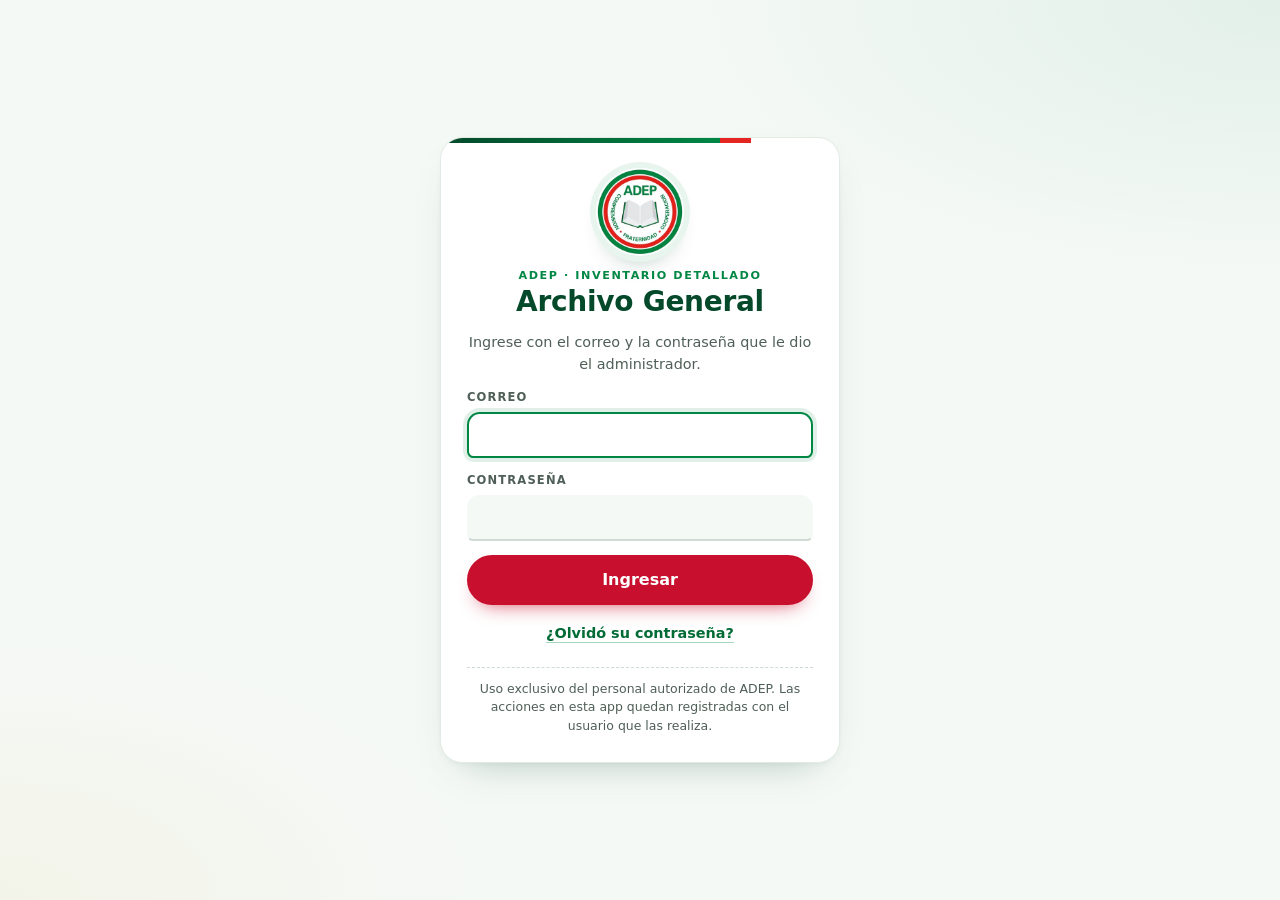
==== commit cbadbb56: "Avisos de uso y de datos personales - Inicio de sesión: uso exclusivo del personal autorizado; las  " ====
--- a/docs/index.html
+++ b/docs/index.html
@@ -31,6 +31,7 @@
     <p class="formerr" id="loginErr" hidden></p>
     <button class="btn primary" type="submit" id="loginBtn">Ingresar</button>
     <button class="linkbtn" type="button" id="olvidoLink">¿Olvidó su contraseña?</button>
+    <p class="aviso-legal">Uso exclusivo del personal autorizado de ADEP. Las acciones en esta app quedan registradas con el usuario que las realiza.</p>
   </form>
 
   <form class="login-card" id="olvidoForm" novalidate hidden>
@@ -120,6 +121,7 @@
     <div class="field"><label for="aTipo">Tipo / contenido *</label><input id="aTipo" list="dlTipo" required></div>
     <div class="field"><label for="aCont">Contenido específico</label><input id="aCont" placeholder="Ej. Enero a abril"></div>
     <div class="field"><label for="aArea">Área *</label><input id="aArea" list="dlArea" required></div>
+    <p class="aviso-datos" role="note"><b>Importante:</b> no escriba nombres de personas ni números de cédula. Describa solo el tipo de documento, el período y la ubicación.</p>
     <p class="formerr" id="formErr" hidden></p>
     <div class="formfoot">
       <button class="btn" type="button" id="cancelAdd">Cancelar</button>
--- a/docs/estilos.css
+++ b/docs/estilos.css
@@ -12,6 +12,10 @@
   --g-mint: #8ff0bd;
   --r: #e52521;          /* rojo ADEP */
   --r-soft: #fcebea;
+  --vino: #c8102e;       /* rojo vino de los botones principales */
+  --vino-dark: #a50d26;
+  --btn-line: #d3d9d6;   /* borde gris de los botones secundarios */
+  --btn-ink: #1d2622;
   --gold: #b8860b;
   --gold-soft: #fbf4dd;
   --ink: #17241e;
@@ -52,19 +56,24 @@
 
 .wrap { max-width: 1160px; margin: 0 auto; padding-left: max(16px, env(safe-area-inset-left, 0px)); padding-right: max(16px, env(safe-area-inset-right, 0px)); }
 
-/* ---------- Botones ---------- */
+/* ---------- Botones ----------
+   Secundarios: blancos con borde gris y letra oscura.
+   Principal: rojo vino con letra blanca. "Limpiar": borde punteado. */
 .btn {
   display: inline-flex; align-items: center; justify-content: center; gap: .5rem;
   min-height: 42px; padding: 0 1.15rem;
   font-weight: 700; font-size: .92rem;
-  background: transparent; color: var(--g-dark);
-  border: 2px solid var(--line-strong); border-radius: 999px;
+  background: var(--surface); color: var(--btn-ink);
+  border: 2px solid var(--btn-line); border-radius: 999px;
+  box-shadow: 0 1px 2px rgba(23, 36, 30, .06);
   transition: background .2s, border-color .2s, transform .15s, box-shadow .2s;
 }
-.btn:hover { background: var(--surface); border-color: var(--g); }
+.btn:hover { background: #f6f8f7; border-color: #b9c3be; }
 .btn:active { transform: translateY(1px); }
-.btn.primary { background: var(--g); color: #fff; border-color: var(--g); box-shadow: 0 10px 20px -12px rgba(0, 135, 68, .9); }
-.btn.primary:hover { background: var(--g-dark); border-color: var(--g-dark); }
+.btn.primary { background: var(--vino); color: #fff; border-color: var(--vino); box-shadow: 0 10px 20px -12px rgba(200, 16, 46, .85); }
+.btn.primary:hover { background: var(--vino-dark); border-color: var(--vino-dark); }
+.btn.clear { background: #f3f5f4; color: #4a5550; border-style: dashed; box-shadow: none; }
+.btn.clear:hover { background: #eaeeec; border-color: #a9b4ae; }
 .btn.danger { background: var(--r); color: #fff; border-color: var(--r); box-shadow: 0 10px 20px -12px rgba(229, 37, 33, .8); }
 .btn.danger:hover { background: #c41e1a; border-color: #c41e1a; }
 .btn.small { min-height: 34px; padding: 0 .9rem; font-size: .82rem; }
@@ -99,6 +108,10 @@
 .hint { margin: 0; color: var(--ink-soft); font-size: .9rem; }
 .hint b { color: var(--head); }
 .formerr { margin: 0; padding: .6rem .8rem; border-radius: .7rem; background: var(--r-soft); color: #b91c1c; font-weight: 600; font-size: .88rem; }
+/* Avisos legales */
+.aviso-legal { margin: 4px 0 0; padding-top: 12px; border-top: 1px dashed var(--line-strong); text-align: center; font-size: .78rem; color: var(--ink-soft); }
+.aviso-datos { margin: 0; padding: .65rem .8rem; border-radius: .7rem; background: var(--gold-soft); border: 1px solid #f0e2b3; color: #6b4f05; font-size: .86rem; }
+.aviso-datos b { color: #5a4204; }
 .formok { margin: 0; padding: .6rem .8rem; border-radius: .7rem; background: var(--g-soft); color: var(--g-dark); font-weight: 600; font-size: .88rem; }
 
 /* ---------- Inicio de sesión ---------- */
@@ -173,9 +186,9 @@
   transition: background .15s, border-color .15s, color .15s;
 }
 .shelf:hover { border-color: var(--g); background: var(--g-soft); }
-.shelf b { font-family: var(--font-display); font-weight: 800; color: var(--head); }
+.shelf b { font-family: var(--font-display); font-weight: 800; color: var(--g); }
 .shelf span { color: var(--ink-soft); font-size: .8rem; }
-.shelf[aria-pressed="true"] { background: var(--g-deep); border-color: var(--g-deep); color: #fff; box-shadow: 0 8px 16px -10px rgba(4, 73, 42, .8); }
+.shelf[aria-pressed="true"] { background: var(--g); border-color: var(--g); color: #fff; box-shadow: 0 8px 16px -8px rgba(0, 135, 68, .8); }
 .shelf[aria-pressed="true"] b, .shelf[aria-pressed="true"] span { color: inherit; }
 .shelf[aria-pressed="true"] span { opacity: .8; }
 
@@ -264,7 +277,7 @@
   background: linear-gradient(90deg, transparent 70%, var(--r) 70% 78%, transparent 78%);
 }
 .sheet h2 { margin: 0; font-size: 1.35rem; font-weight: 800; letter-spacing: -.01em; }
-.sheet header .btn { color: #fff; border-color: rgba(255, 255, 255, .45); }
+.sheet header .btn { background: transparent; color: #fff; border-color: rgba(255, 255, 255, .45); box-shadow: none; }
 .sheet header .btn:hover { background: rgba(255, 255, 255, .15); border-color: #fff; }
 .sheet > form, .sheet-body { padding: 18px 20px; display: grid; gap: 14px; overflow-y: auto; flex: 1; align-content: start; }
 .sheet-body { gap: 22px; }
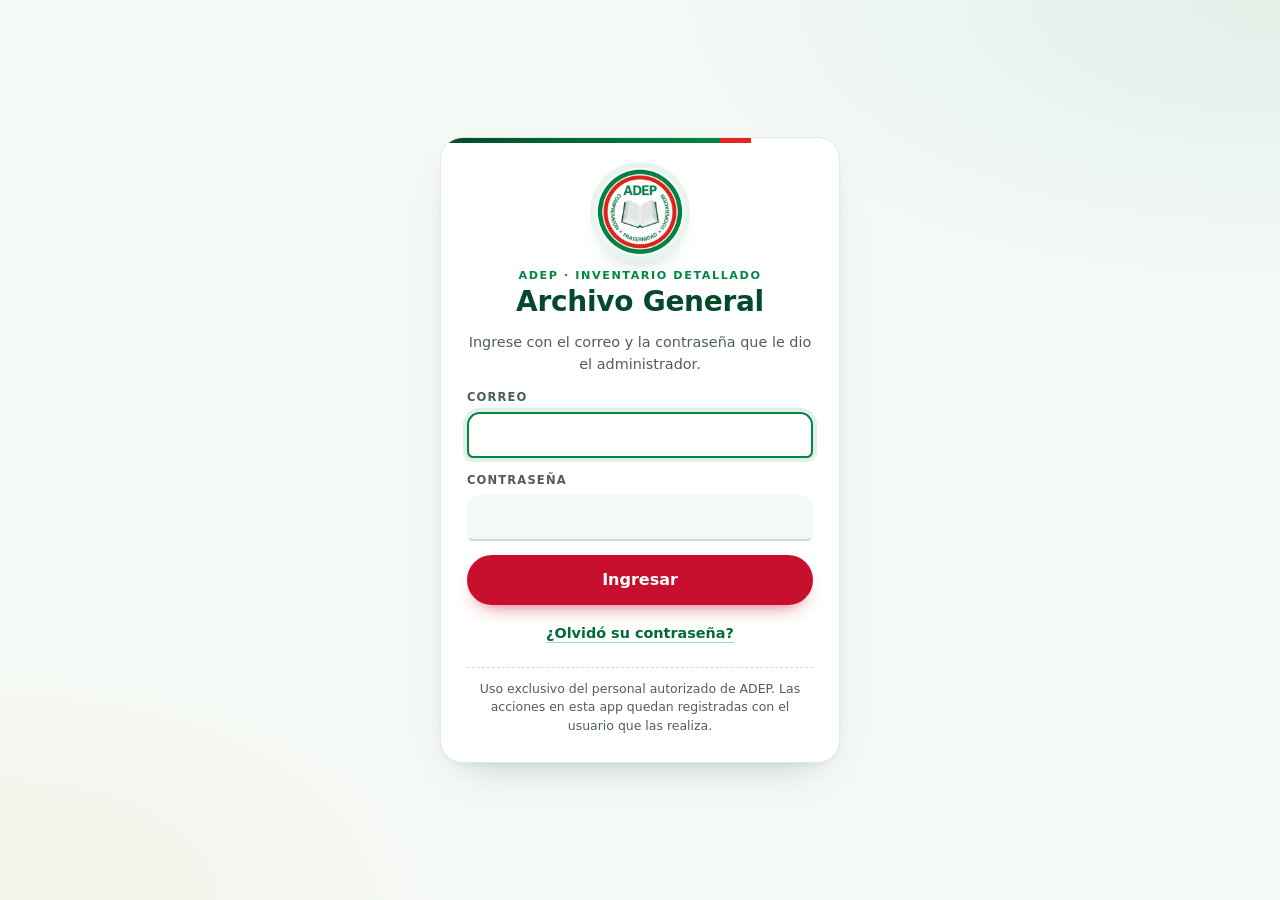
==== commit 78111176: "Decir «Prestados» en vez de «Préstamos» en la app y el respaldo" ====
--- a/docs/index.html
+++ b/docs/index.html
@@ -31,6 +31,13 @@
     <p class="formerr" id="loginErr" hidden></p>
     <button class="btn primary" type="submit" id="loginBtn">Ingresar</button>
     <button class="linkbtn" type="button" id="olvidoLink">¿Olvidó su contraseña?</button>
+    <div class="instalar" id="instalarBox" hidden>
+      <button class="btn instalar-btn" type="button" id="instalarBtn">
+        <svg viewBox="0 0 24 24" width="20" height="20" aria-hidden="true"><path d="M12 3v12m0 0l-4.5-4.5M12 15l4.5-4.5M5 19h14" fill="none" stroke="currentColor" stroke-width="2.2" stroke-linecap="round" stroke-linejoin="round"/></svg>
+        Instalar la app en este dispositivo
+      </button>
+      <p class="instalar-ayuda" id="instalarAyuda" hidden></p>
+    </div>
     <p class="aviso-legal">Uso exclusivo del personal autorizado de ADEP. Las acciones en esta app quedan registradas con el usuario que las realiza.</p>
   </form>
 
@@ -70,7 +77,9 @@
       </div>
       <div class="actions">
         <span class="who" id="who"></span>
+        <button class="btn" id="prestBtn" type="button">Prestados</button>
         <button class="btn" id="histBtn" type="button">Historial</button>
+        <button class="btn" id="respaldoBtn" type="button" title="Descarga todo el inventario y los prestados en un archivo de Excel">Respaldo</button>
         <button class="btn" id="cuentaBtn" type="button">Cuenta</button>
         <button class="btn" id="logoutBtn" type="button">Salir</button>
         <button class="btn primary" id="addBtn" type="button">+ Agregar archivo</button>
@@ -81,6 +90,7 @@
       <div class="field"><label for="fAnio">Año</label><select id="fAnio"><option value="">Todos</option></select></div>
       <div class="field"><label for="fTipo">Tipo / contenido</label><input id="fTipo" list="dlTipo" placeholder="Ej. caja chica" autocomplete="off"></div>
       <div class="field"><label for="fCont">Contenido específico</label><input id="fCont" placeholder="Ej. marzo, renuncias…" autocomplete="off"></div>
+      <div class="field"><label for="fEstado">Estado</label><select id="fEstado"><option value="">Todos</option><option value="prestado">Prestados</option><option value="archivo">En el archivo</option></select></div>
       <button class="btn clear" id="clearBtn" type="button">Limpiar</button>
     </div>
     <div class="shelves" id="shelves"><span class="lbl">Estante</span></div>
@@ -130,6 +140,42 @@
   </form>
 </aside>
 
+<!-- Prestar un archivo -->
+<aside class="sheet" id="prestarSheet" hidden aria-labelledby="prestarTitle" role="dialog">
+  <header>
+    <h2 id="prestarTitle">Prestar archivo</h2>
+    <button class="btn small" id="closePrestar" type="button">Cerrar</button>
+  </header>
+  <form id="prestarForm" novalidate>
+    <div class="prest-archivo" id="prestarArchivo"></div>
+    <div class="field"><label for="pPersona">¿Quién se lo lleva? *</label><input id="pPersona" maxlength="120" placeholder="Ej. Ana Rojas, Contabilidad" autocomplete="off" required></div>
+    <div class="field"><label for="pHasta">Devolver antes del</label><input id="pHasta" type="date"></div>
+    <div class="field"><label for="pNota">Nota</label><input id="pNota" maxlength="300" placeholder="Ej. Para la auditoría" autocomplete="off"></div>
+    <p class="formerr" id="prestarErr" hidden></p>
+    <div class="formfoot">
+      <button class="btn" type="button" id="cancelPrestar">Cancelar</button>
+      <button class="btn primary" type="submit" id="prestarBtn">Prestar</button>
+    </div>
+  </form>
+</aside>
+
+<!-- Préstamos: los que están afuera y los ya devueltos -->
+<aside class="sheet sheet-ancho" id="prestSheet" hidden aria-labelledby="prestTitle" role="dialog">
+  <header>
+    <h2 id="prestTitle">Prestados</h2>
+    <button class="btn small" id="closePrest" type="button">Cerrar</button>
+  </header>
+  <div class="sheet-body">
+    <div class="hist-filtros" id="prestFiltros" role="group" aria-label="Mostrar">
+      <button class="shelf" type="button" data-f="afuera" aria-pressed="true">Prestados</button>
+      <button class="shelf" type="button" data-f="devueltos" aria-pressed="false">Devueltos</button>
+    </div>
+    <p class="hint" id="prestEstado">Cargando…</p>
+    <ol class="hist-lista" id="prestLista"></ol>
+    <div class="more" id="prestMasWrap" hidden><button class="btn" id="prestMas" type="button">Ver más</button></div>
+  </div>
+</aside>
+
 <!-- Historial: quién hizo qué y cuándo (solo lectura) -->
 <aside class="sheet sheet-ancho" id="histSheet" hidden aria-labelledby="histTitle" role="dialog">
   <header>
@@ -140,6 +186,7 @@
     <div class="hist-filtros" id="histFiltros" role="group" aria-label="Mostrar">
       <button class="shelf" type="button" data-f="todo" aria-pressed="true">Todo</button>
       <button class="shelf" type="button" data-f="archivos" aria-pressed="false">Archivos</button>
+      <button class="shelf" type="button" data-f="prestamos" aria-pressed="false">Prestados</button>
       <button class="shelf" type="button" data-f="claves" aria-pressed="false">Contraseñas</button>
     </div>
     <p class="hint" id="histEstado">Cargando…</p>
@@ -193,6 +240,7 @@
 
 <script src="lib/supabase.js"></script>
 <script src="config.js"></script>
+<script src="xlsx.js"></script>
 <script src="app.js"></script>
 </body>
 </html>
--- a/docs/estilos.css
+++ b/docs/estilos.css
@@ -108,6 +108,13 @@
 .hint { margin: 0; color: var(--ink-soft); font-size: .9rem; }
 .hint b { color: var(--head); }
 .formerr { margin: 0; padding: .6rem .8rem; border-radius: .7rem; background: var(--r-soft); color: #b91c1c; font-weight: 600; font-size: .88rem; }
+/* Instalar la app */
+.instalar { display: grid; gap: 8px; }
+.instalar-btn { width: 100%; min-height: 46px; background: var(--g-soft); border-color: #bfe3cd; color: var(--g-dark); }
+.instalar-btn:hover { background: #dcefe4; border-color: var(--g); }
+.instalar-ayuda { margin: 0; padding: .65rem .8rem; border-radius: .7rem; background: var(--g-mist); border: 1px solid var(--line); font-size: .86rem; color: var(--ink); text-align: left; }
+.instalar-ayuda b { color: var(--head); }
+
 /* Avisos legales */
 .aviso-legal { margin: 4px 0 0; padding-top: 12px; border-top: 1px dashed var(--line-strong); text-align: center; font-size: .78rem; color: var(--ink-soft); }
 .aviso-datos { margin: 0; padding: .65rem .8rem; border-radius: .7rem; background: var(--gold-soft); border: 1px solid #f0e2b3; color: #6b4f05; font-size: .86rem; }
@@ -173,7 +180,8 @@
   font-size: .8rem; font-weight: 600; color: var(--g-dark);
 }
 
-.filters { display: grid; grid-template-columns: repeat(4, minmax(0, 1fr)) auto; gap: 10px; align-items: end; }
+.filters { display: grid; grid-template-columns: repeat(4, minmax(0, 1fr)) minmax(0, .8fr) auto; gap: 10px; align-items: end; }
+@media (min-width: 861px) { .filters:has(.field[hidden]) { grid-template-columns: repeat(4, minmax(0, 1fr)) auto; } }
 
 /* Estantes */
 .shelves { display: flex; gap: 6px; flex-wrap: wrap; align-items: center; }
@@ -324,6 +332,25 @@
 .pill.modificado { background: var(--gold-soft); color: #7a5a06; }
 .pill.eliminado { background: var(--r-soft); color: #b91c1c; }
 .pill.clave { background: var(--g-deep); color: #fff; }
+.pill.prestado { background: var(--gold-soft); color: #7a5a06; }
+.pill.devuelto { background: var(--g-soft); color: var(--g-dark); }
+.hist-item:has(.pill.prestado)::before { background: var(--gold); }
+.hist-item:has(.pill.devuelto)::before { background: var(--g); }
+.hist-item.atrasado::before { background: var(--r); }
+
+/* ---------- Préstamos ---------- */
+.item.prestado { border-color: #ecd58f; background: linear-gradient(120deg, var(--surface), var(--gold-soft)); }
+.item.prestado::before { background: var(--gold); opacity: 1; }
+.item.vencido { border-color: #f3c2c0; background: linear-gradient(120deg, var(--surface), var(--r-soft)); }
+.item.vencido::before { background: var(--r); }
+.prest-info { margin-top: 6px; font-size: .84rem; font-weight: 600; color: #7a5a06; }
+.item.vencido .prest-info { color: #b91c1c; }
+.count-prest { color: #7a5a06; font-weight: 700; }
+.rowact .q.ok { color: var(--g-dark); }
+.prest-archivo { padding: 12px 14px; border-radius: .9rem; background: var(--g-mist); border: 1px solid var(--line); line-height: 1.6; }
+.prest-quien { font-size: .8rem; color: var(--ink-soft); }
+.prest-acc { display: flex; gap: 6px; align-items: center; flex-wrap: wrap; margin-top: 8px; }
+.prest-acc .q { font-size: .84rem; font-weight: 700; color: var(--g-dark); }
 .hist-que { margin: 0; overflow-wrap: anywhere; }
 .hist-que b { font-family: var(--font-display); font-weight: 700; color: var(--head); }
 .hist-cambios { margin: 2px 0 0; padding-left: 18px; font-size: .86rem; color: var(--ink-soft); }
